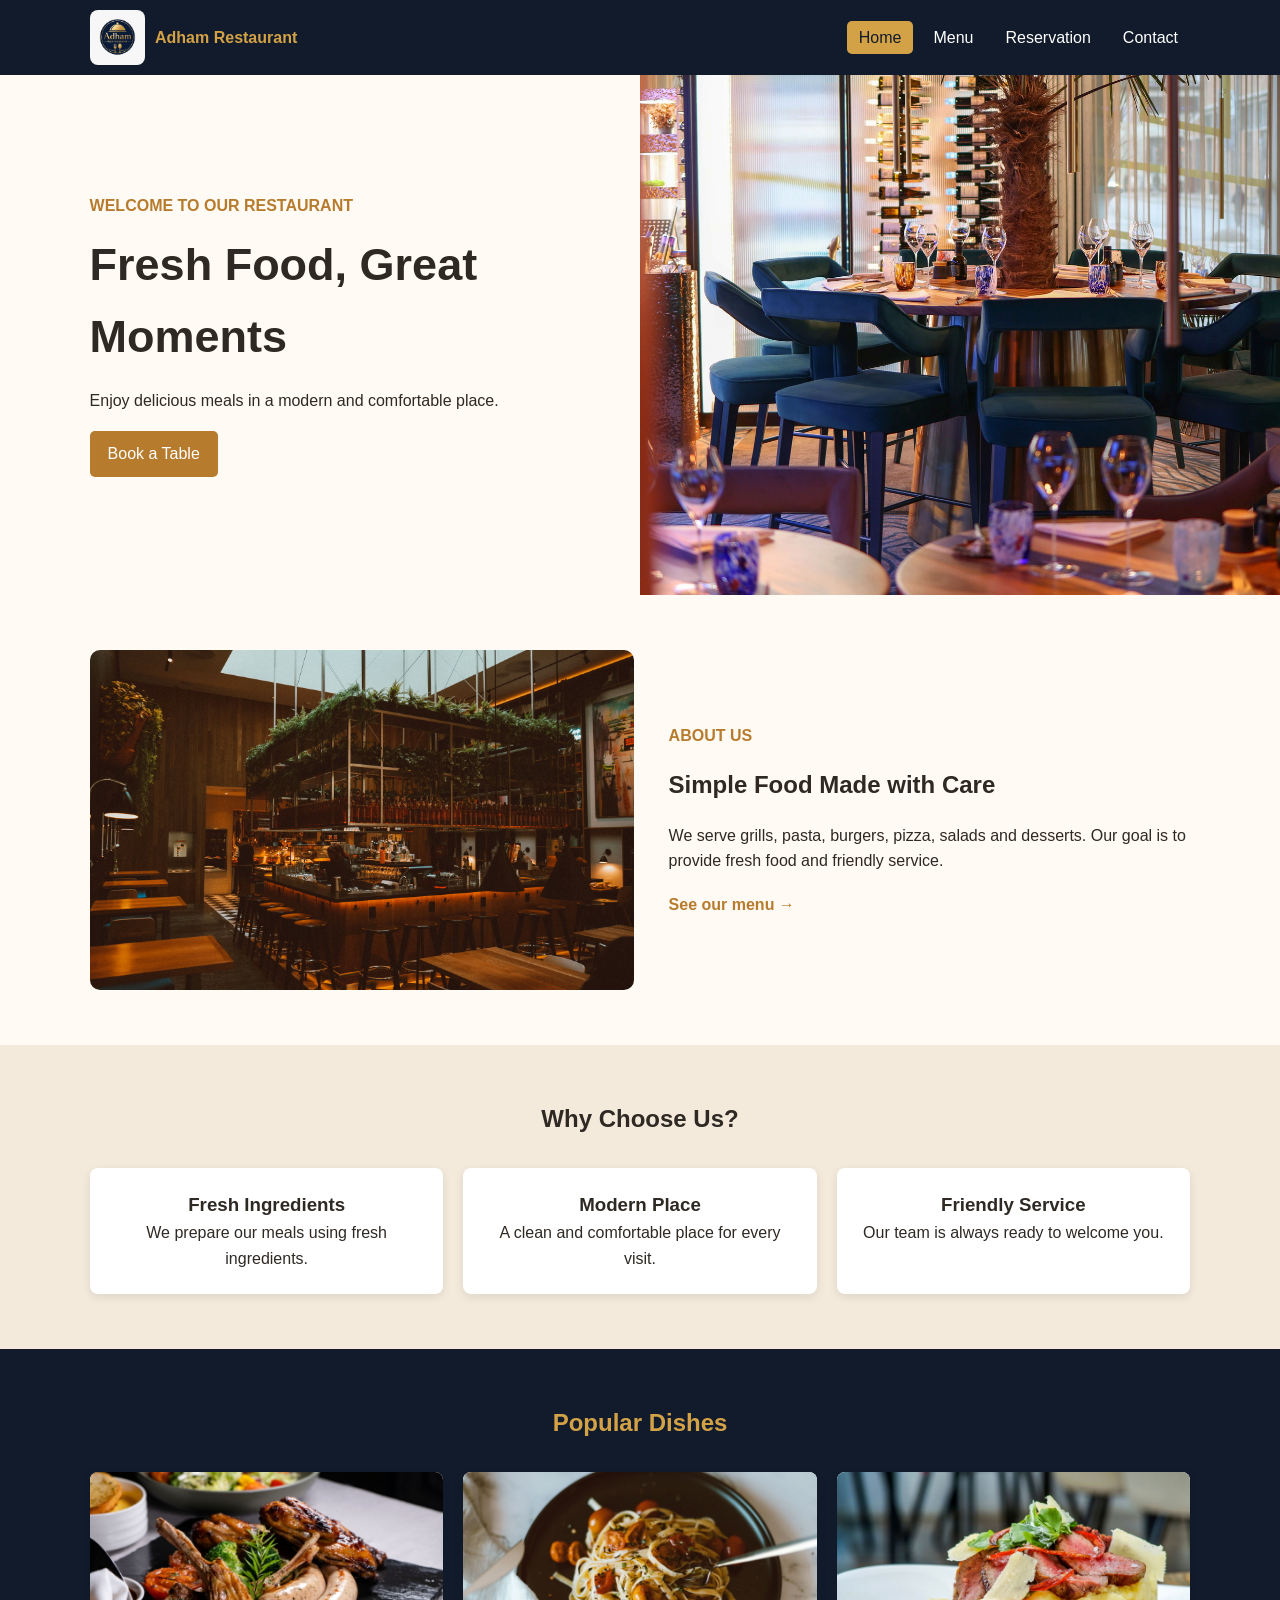
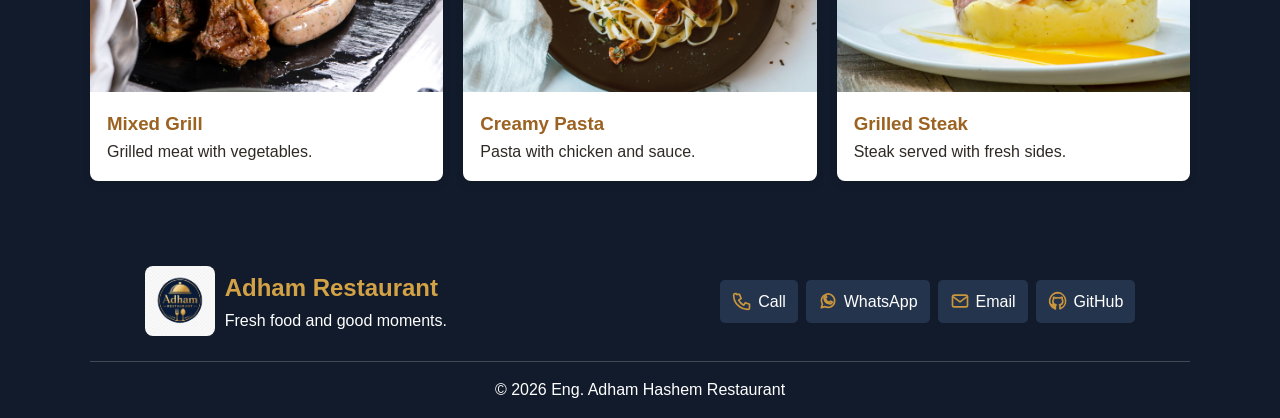
==== index.html @ 0478b09f "Add files via upload" ====
<!DOCTYPE html>
<html lang="en">
<head>
    <meta charset="UTF-8">
    <meta name="viewport" content="width=device-width, initial-scale=1.0">
    <meta name="description" content="Adham Restaurant is a modern restaurant that serves grills, pasta, burgers, pizza, salads and desserts.">  
    
    <title>Adham Restaurant | Home</title>
    <link rel="stylesheet" href="style.css">
</head>
<body>

<header>
    <nav class="navbar">
        <a class="brand" href="index.html">
            <img src="Restaurant Img/site-logo.png" alt="Adham Restaurant logo">
            <span>Adham Restaurant</span>
        </a>

        <ul class="nav-links">
            <li><a class="active" href="index.html">Home</a></li>
            <li><a href="menu.html">Menu</a></li>
            <li><a href="reservation.html">Reservation</a></li>
            <li><a href="contact.html">Contact</a></li>
        </ul>
    </nav>
</header>

<main>
    <section class="hero">
        <div class="hero-text">
            <p class="small-text">WELCOME TO OUR RESTAURANT</p>
            <h1>Fresh Food, Great Moments</h1>
            <p>Enjoy delicious meals in a modern and comfortable place.</p>
            <a class="button" href="reservation.html">Book a Table</a>
        </div>

        <img src="Restaurant Img/hero.jpg" alt="Modern restaurant interior">
    </section>

    <section class="section about">
        <img src="Restaurant Img/about.jpg" alt="Restaurant dining area">

        <div>
            <p class="small-text">ABOUT US</p>
            <h2>Simple Food Made with Care</h2>
            <p>
                We serve grills, pasta, burgers, pizza, salads and desserts.
                Our goal is to provide fresh food and friendly service.
            </p>
            <a class="text-link" href="menu.html">See our menu →</a>
        </div>
    </section>

    <section class="section light-section">
        <h2 class="section-title">Why Choose Us?</h2>

        <div class="grid three">
            <article class="card info-box">
                <h3>Fresh Ingredients</h3>
                <p>We prepare our meals using fresh ingredients.</p>
            </article>

            <article class="card info-box">
                <h3>Modern Place</h3>
                <p>A clean and comfortable place for every visit.</p>
            </article>

            <article class="card info-box">
                <h3>Friendly Service</h3>
                <p>Our team is always ready to welcome you.</p>
            </article>
        </div>
    </section>

    <section class="section dark-section">
        <h2 class="section-title gold-title">Popular Dishes</h2>

        <div class="grid three">
            <article class="card image-card">
                <img src="Restaurant Img/featured-grill.jpg" alt="Mixed grill meal">
                <div class="card-text">
                    <h3>Mixed Grill</h3>
                    <p>Grilled meat with vegetables.</p>
                </div>
            </article>

            <article class="card image-card">
                <img src="Restaurant Img/featured-pasta.jpg" alt="Creamy pasta">
                <div class="card-text">
                    <h3>Creamy Pasta</h3>
                    <p>Pasta with chicken and sauce.</p>
                </div>
            </article>

            <article class="card image-card">
                <img src="Restaurant Img/featured-steak.jpg" alt="Grilled steak">
                <div class="card-text">
                    <h3>Grilled Steak</h3>
                    <p>Steak served with fresh sides.</p>
                </div>
            </article>
        </div>
    </section>
</main>

<footer>
    <div class="footer-top">
        <div class="footer-brand">
            <img src="Restaurant Img/site-logo.png" alt="Adham Restaurant logo">
            <div>
                <h2>Adham Restaurant</h2>
                <p>Fresh food and good moments.</p>
            </div>
        </div>

        <div class="footer-buttons">
            <a href="tel:0506702761"><img src="Restaurant Img/phone-icon.svg" alt="Phone">Call</a>
            <a href="https://wa.me/971506702761" target="_blank"><img src="Restaurant Img/whatsapp-icon.svg" alt="WhatsApp">WhatsApp</a>
            <a href="mailto:adham99.h@icloud.com"><img src="Restaurant Img/email-icon.svg" alt="Email">Email</a>
            <a href="https://github.com/adhammr223-cyber" target="_blank"><img src="Restaurant Img/github-icon.svg" alt="GitHub">GitHub</a>
        </div>
    </div>

    <p class="copyright">© 2026 Eng. Adham Hashem Restaurant</p>
</footer>

<script src="main.js"></script>
</body>
</html>
---- style.css ----
/* General */
* {
    margin: 0;
    padding: 0;
    box-sizing: border-box;
}
body {
    font-family: Arial, sans-serif;
    background: #fffaf3;
    color: #2f2924;
    line-height: 1.6;
}
img {
    width: 100%;
    display: block;
}
a {
    text-decoration: none;
}

/* Header */
header,
footer {
    background: #111b2b;
    color: white;
}
.navbar,
.footer-top {
    width: 90%;
    max-width: 1100px;
    margin: auto;
    display: flex;
    align-items: center;
    justify-content: space-between;
}
.navbar {
    min-height: 75px;
}
.brand,
.footer-brand {
    display: flex;
    align-items: center;
    gap: 10px;
}
.brand {
    color: #d4a246;
    font-weight: bold;
}
.brand img {
    width: 55px;
    height: 55px;
    border-radius: 8px;
}
.nav-links {
    list-style: none;
    display: flex;
    gap: 8px;
}
.nav-links a {
    color: white;
    padding: 8px 12px;
    border-radius: 5px;
    transition: 0.3s;
}
.nav-links a:hover,
.nav-links a.active {
    background: #d4a246;
    color: #111b2b;
}

/* Sections */
.section {
    padding: 55px 7%;
}
.light-section {
    background: #f3eadc;
}
.dark-section {
    background: #111b2b;
}
.section-title,
.page-title {
    text-align: center;
}
.section-title {
    margin-bottom: 30px;
}
.dark-section .section-title {
    color: #d4a246;
}
.page-title {
    background: #5d3928;
    color: white;
    padding: 45px 20px;
}
.small-text,
.text-link {
    color: #b77b2d;
    font-weight: bold;
}
.button,
.submit-button {
    display: inline-block;
    background: #b77b2d;
    color: white;
    padding: 10px 18px;
    border: none;
    border-radius: 5px;
    cursor: pointer;
    transition: 0.3s;
}
.button:hover,
.submit-button:hover {
    background: #111b2b;
}

/* Home */
.hero,
.about,
.form-section {
    display: flex;
    align-items: center;
    gap: 35px;
}
.hero {
    min-height: 520px;
    gap: 0;
}
.hero-text,
.hero > img,
.about img,
.about div,
.form-text,
form {
    width: 50%;
}
.hero-text {
    padding: 50px 7%;
}
.hero h1 {
    font-size: 45px;
    margin: 10px 0 15px;
}
.hero-text > p:not(.small-text),
.about h2,
.about p,
.form-text h2,
.form-text p {
    margin-bottom: 18px;
}
.hero > img {
    height: 520px;
    object-fit: cover;
}
.about img {
    height: 340px;
    object-fit: cover;
    border-radius: 10px;
}

/* Grids and Cards */
.grid {
    max-width: 1100px;
    margin: auto;
    display: grid;
    gap: 20px;
}
.two {
    grid-template-columns: repeat(2, 1fr);
}
.three {
    grid-template-columns: repeat(3, 1fr);
}
.four {
    grid-template-columns: repeat(4, 1fr);
}
.card,
form {
    background: white;
    border-radius: 8px;
    box-shadow: 0 3px 10px #00000018;
}
.info-box,
.contact-box {
    padding: 22px;
    text-align: center;
}
.image-card {
    overflow: hidden;
}
.image-card > img {
    height: 220px;
    object-fit: cover;
    transition: 0.3s;
}
.image-card:hover > img {
    transform: scale(1.04);
}
.card-text {
    padding: 17px;
}
.card-text h2,
.card-text h3,
.contact-box h2 {
    color: #9b6221;
}
.card-text strong {
    color: #5d3928;
}

/* Forms */
.form-section {
    max-width: 1000px;
    margin: auto;
    align-items: flex-start;
}
form {
    padding: 25px;
}
label {
    display: block;
    margin-top: 10px;
}
input,
select,
textarea {
    width: 100%;
    padding: 10px;
    margin-top: 5px;
    border: 1px solid #bbb;
    border-radius: 5px;
}
textarea {
    height: 110px;
    resize: vertical;
}
.submit-button {
    width: 100%;
    margin-top: 18px;
}
.message {
    color: green;
    text-align: center;
    margin-top: 10px;
}

/* Footer */
footer {
    padding: 30px 7% 15px;
}
.footer-brand img {
    width: 70px;
    height: 70px;
    border-radius: 8px;
}
.footer-brand h2 {
    color: #d4a246;
}
.footer-buttons {
    display: flex;
    flex-wrap: wrap;
    gap: 8px;
}
.footer-buttons a {
    display: flex;
    align-items: center;
    gap: 6px;
    background: #25344d;
    color: white;
    padding: 9px 12px;
    border-radius: 5px;
    transition: 0.3s;
}
.footer-buttons a:hover {
    background: #b77b2d;
}
.footer-buttons img {
    width: 20px;
    height: 20px;
}
.copyright {
    text-align: center;
    border-top: 1px solid #ffffff33;
    margin-top: 25px;
    padding-top: 15px;
}

/* Mobile */
@media (max-width: 768px) {
    .navbar,
    .footer-top,
    .hero,
    .about,
    .form-section {
        flex-direction: column;
    }
    .navbar,
    .footer-top {
        padding: 12px 0;
    }
    .nav-links {
        flex-wrap: wrap;
        justify-content: center;
    }
    .hero-text,
    .hero > img,
    .about img,
    .about div,
    .form-text,
    form {
        width: 100%;
    }
    .hero > img {
        height: 350px;
    }
    .two,
    .three,
    .four {
        grid-template-columns: 1fr;
    }
}
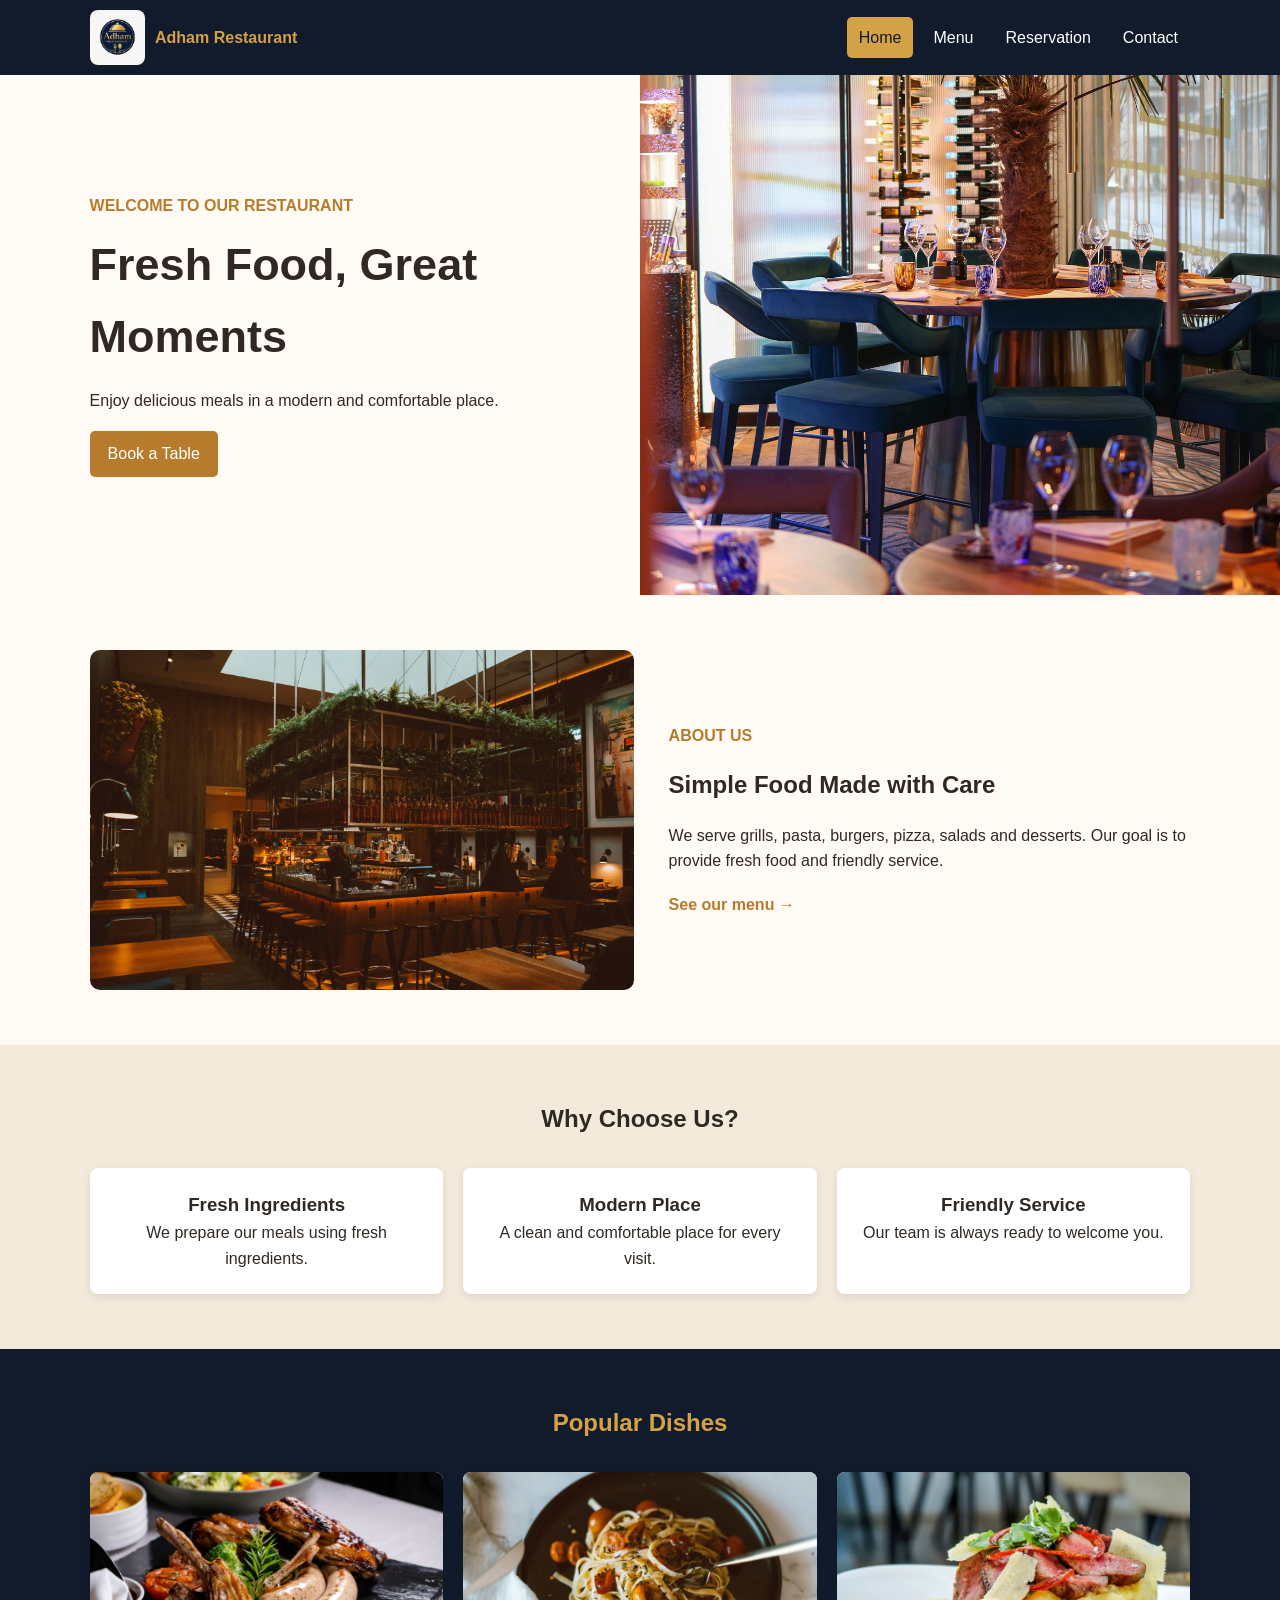
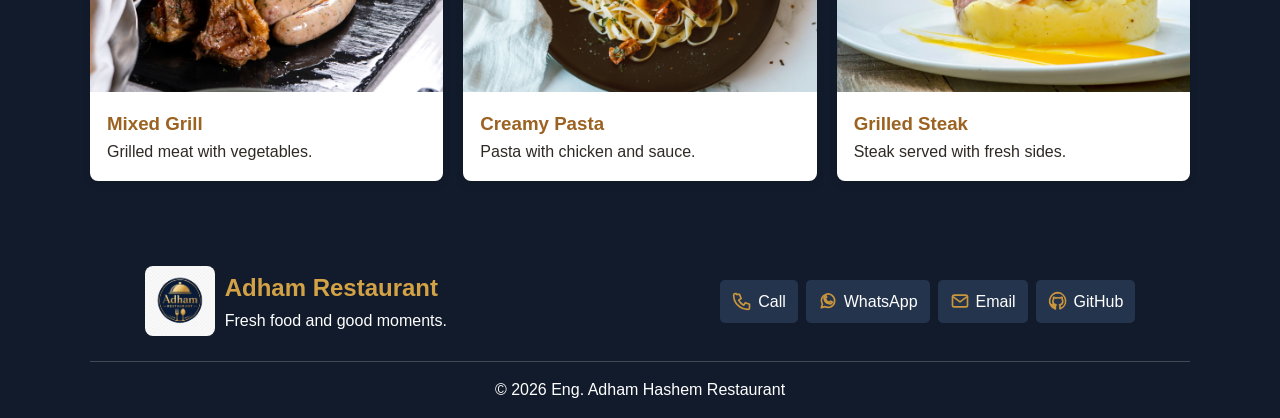
==== commit 005df2b1: "Improve existing project and document its setup without new dependencies" ====
--- a/index.html
+++ b/index.html
@@ -116,9 +116,9 @@
 
         <div class="footer-buttons">
             <a href="tel:0506702761"><img src="Restaurant Img/phone-icon.svg" alt="Phone">Call</a>
-            <a href="https://wa.me/971506702761" target="_blank"><img src="Restaurant Img/whatsapp-icon.svg" alt="WhatsApp">WhatsApp</a>
+            <a href="https://wa.me/971506702761" target="_blank" rel="noopener noreferrer"><img src="Restaurant Img/whatsapp-icon.svg" alt="WhatsApp">WhatsApp</a>
             <a href="mailto:adham99.h@icloud.com"><img src="Restaurant Img/email-icon.svg" alt="Email">Email</a>
-            <a href="https://github.com/adhammr223-cyber" target="_blank"><img src="Restaurant Img/github-icon.svg" alt="GitHub">GitHub</a>
+            <a href="https://github.com/adhammr223-cyber" target="_blank" rel="noopener noreferrer"><img src="Restaurant Img/github-icon.svg" alt="GitHub">GitHub</a>
         </div>
     </div>
 
--- a/style.css
+++ b/style.css
@@ -319,3 +319,20 @@
         grid-template-columns: 1fr;
     }
 }
+
+/* Make keyboard navigation visible and long text fit small screens. */
+a:focus-visible, button:focus-visible, input:focus-visible,
+select:focus-visible, textarea:focus-visible {
+    outline: 3px solid #d4a246;
+    outline-offset: 3px;
+}
+body { overflow-wrap: break-word; }
+.nav-links a { display: block; }
+@media (max-width: 480px) {
+    .hero h1 { font-size: 32px; }
+    .hero-text { padding: 30px 7%; }
+    form { padding: 18px; }
+}
+@media (prefers-reduced-motion: reduce) {
+    *, *::before, *::after { transition: none !important; }
+}
